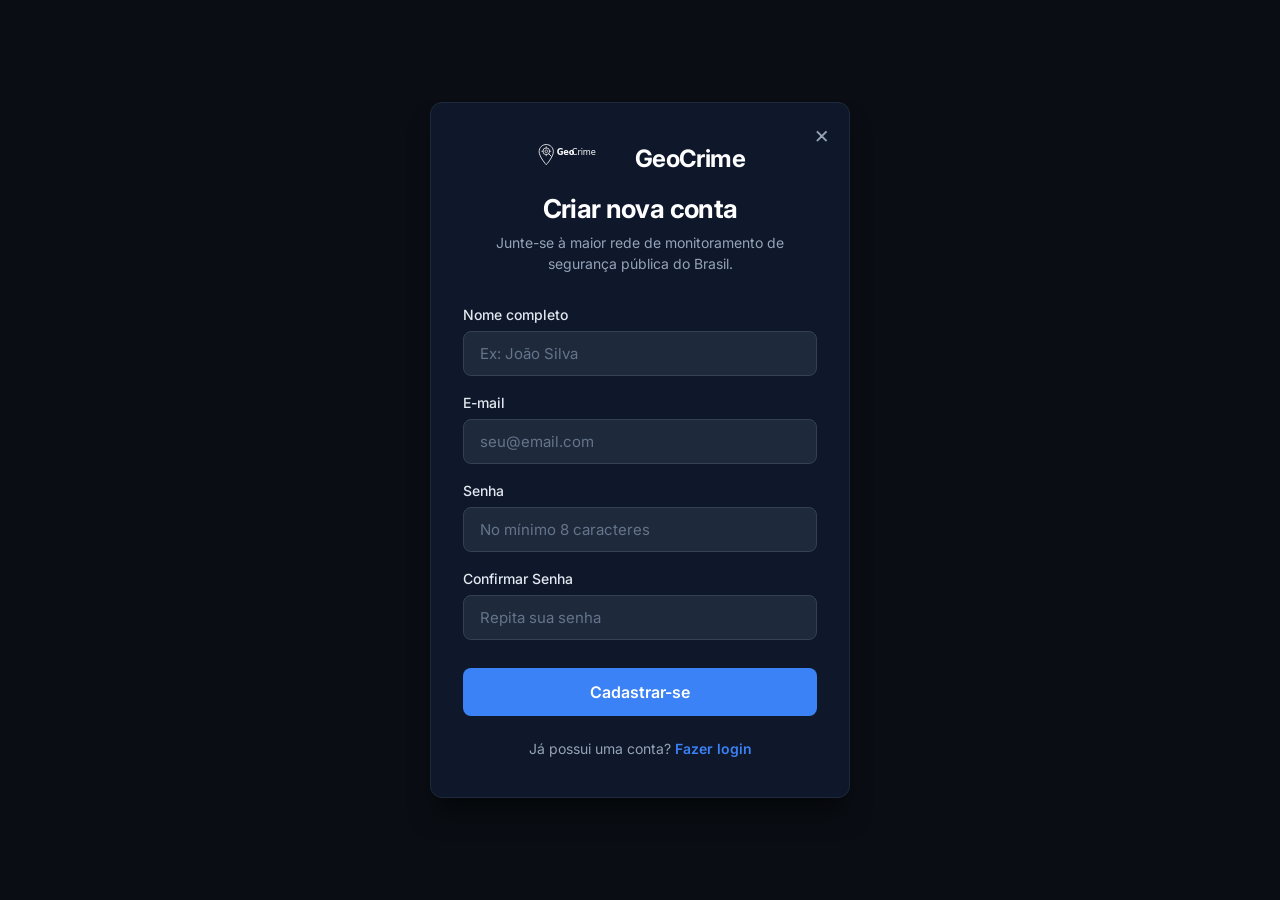
==== GeoCrime _ Site Teste/Cadastro.html @ 80042093 "1a Modificação Incrementado tela de planos, login/cadastro, também foi inserido dados de pesquisas n" ====
<!DOCTYPE html>
<html lang="pt-BR">
<head>
    <meta charset="UTF-8">
    <meta name="viewport" content="width=device-width, initial-scale=1.0">
    <title>GeoCrime | Cadastro</title>
    
    <link rel="preconnect" href="https://fonts.googleapis.com">
    <link rel="preconnect" href="https://fonts.gstatic.com" crossorigin>
    <link href="https://fonts.googleapis.com/css2?family=Inter:wght@400;500;600;700&display=swap" rel="stylesheet">

    <style>
        /* --- ESTILOS GERAIS E FORÇAR FONTE --- */
        * {
            margin: 0;
            padding: 0;
            box-sizing: border-box;
            /* O !important garante que a fonte mude mesmo se houver outros arquivos CSS */
            font-family: 'Inter', sans-serif !important;
        }

        body {
            background-color: #0a0e14; /* Fundo escuro profundo */
            display: flex;
            justify-content: center;
            align-items: center;
            min-height: 100vh;
            color: #ffffff;
        }

        /* --- CONTAINER PRINCIPAL --- */
        .auth-container {
            background-color: #0f172a; /* Azul acinzentado escuro do card */
            border: 1px solid #1e293b;
            padding: 40px 32px;
            border-radius: 12px;
            width: 100%;
            max-width: 420px;
            position: relative;
            box-shadow: 0 20px 25px -5px rgba(0, 0, 0, 0.5);
        }

        /* --- BOTÃO FECHAR (X) --- */
        .btn-close-x {
            position: absolute;
            top: 20px;
            right: 20px;
            color: #94a3b8;
            font-size: 24px;
            text-decoration: none;
            line-height: 1;
        }

        .btn-close-x:hover {
            color: #ffffff;
        }

        /* --- LOGO E CABEÇALHO --- */
        .auth-header {
            text-align: center;
            margin-bottom: 32px;
        }

        .logo-row {
            display: flex;
            align-items: center;
            justify-content: center;
            gap: 10px;
            margin-bottom: 20px;
        }

        .logo-row img {
            height: 30px;
            width: auto;
        }

        .logo-text {
            font-size: 24px;
            font-weight: 700;
            letter-spacing: -0.025em;
        }

        .auth-header h2 {
            font-size: 26px;
            font-weight: 700;
            margin-bottom: 8px;
            letter-spacing: -0.025em;
        }

        .auth-header p {
            color: #94a3b8;
            font-size: 14px;
            line-height: 1.5;
        }

        /* --- FORMULÁRIO E INPUTS --- */
        .auth-form {
            display: flex;
            flex-direction: column;
            gap: 18px;
        }

        .input-group {
            display: flex;
            flex-direction: column;
            gap: 8px;
        }

        .input-group label {
            font-size: 14px;
            font-weight: 500;
            color: #e2e8f0;
        }

        .input-group input {
            background-color: #1e293b; /* Fundo do input igual à imagem */
            border: 1px solid #334155;
            padding: 12px 16px;
            border-radius: 8px;
            color: #ffffff;
            font-size: 15px;
            outline: none;
            transition: all 0.2s;
        }

        .input-group input:focus {
            border-color: #3b82f6;
            box-shadow: 0 0 0 1px #3b82f6;
        }

        .input-group input::placeholder {
            color: #64748b;
        }

        /* --- BOTÃO CADASTRAR --- */
        .btn-primary-auth {
            background-color: #3b82f6; /* Azul Royal padrão */
            color: #ffffff;
            border: none;
            padding: 14px;
            border-radius: 8px;
            font-size: 16px;
            font-weight: 600;
            cursor: pointer;
            margin-top: 10px;
            transition: background 0.2s;
        }

        .btn-primary-auth:hover {
            background-color: #2563eb;
        }

        /* --- FOOTER --- */
        .auth-footer {
            text-align: center;
            margin-top: 24px;
            font-size: 14px;
            color: #94a3b8;
        }

        .auth-footer a {
            color: #3b82f6;
            text-decoration: none;
            font-weight: 600;
        }

        .auth-footer a:hover {
            text-decoration: underline;
        }
    </style>
</head>
<body>

<section class="auth-section">
    <div class="auth-container">
        <a href="index.html" class="btn-close-x">&times;</a>

        <div class="auth-header">
            <div class="logo-row">
                <img src="assests/logo.svg" alt="GeoCrime Logo">
                <span class="logo-text">GeoCrime</span>
            </div>
            <h2>Criar nova conta</h2>
            <p>Junte-se à maior rede de monitoramento de segurança pública do Brasil.</p>
        </div>

        <form class="auth-form">
            <div class="input-group">
                <label for="name">Nome completo</label>
                <input type="text" id="name" placeholder="Ex: João Silva" required>
            </div>

            <div class="input-group">
                <label for="email">E-mail</label>
                <input type="email" id="email" placeholder="seu@email.com" required>
            </div>

            <div class="input-group">
                <label for="password">Senha</label>
                <input type="password" id="password" placeholder="No mínimo 8 caracteres" required>
            </div>

            <div class="input-group">
                <label for="confirm-password">Confirmar Senha</label>
                <input type="password" id="confirm-password" placeholder="Repita sua senha" required>
            </div>

            <button type="submit" class="btn-primary-auth">Cadastrar-se</button>
        </form>

        <div class="auth-footer">
            <p>Já possui uma conta? <a href="login.html">Fazer login</a></p>
        </div>
    </div>
</section>

</body>
</html>
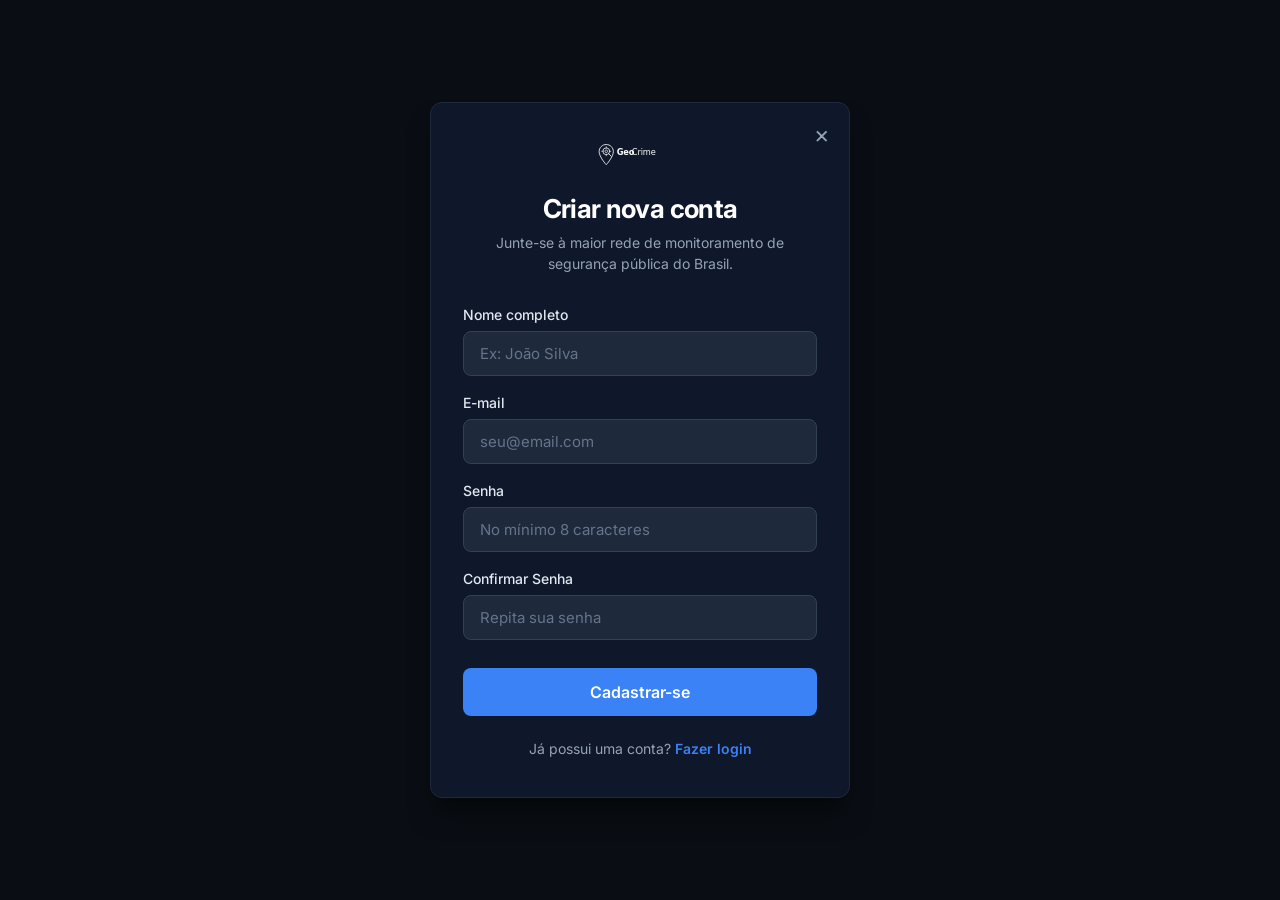
==== commit 0e2b3140: "Alterado layout do site e validado botões" ====
--- a/GeoCrime _ Site Teste/Cadastro.html
+++ b/GeoCrime _ Site Teste/Cadastro.html
@@ -178,7 +178,7 @@
         <div class="auth-header">
             <div class="logo-row">
                 <img src="assests/logo.svg" alt="GeoCrime Logo">
-                <span class="logo-text">GeoCrime</span>
+
             </div>
             <h2>Criar nova conta</h2>
             <p>Junte-se à maior rede de monitoramento de segurança pública do Brasil.</p>
